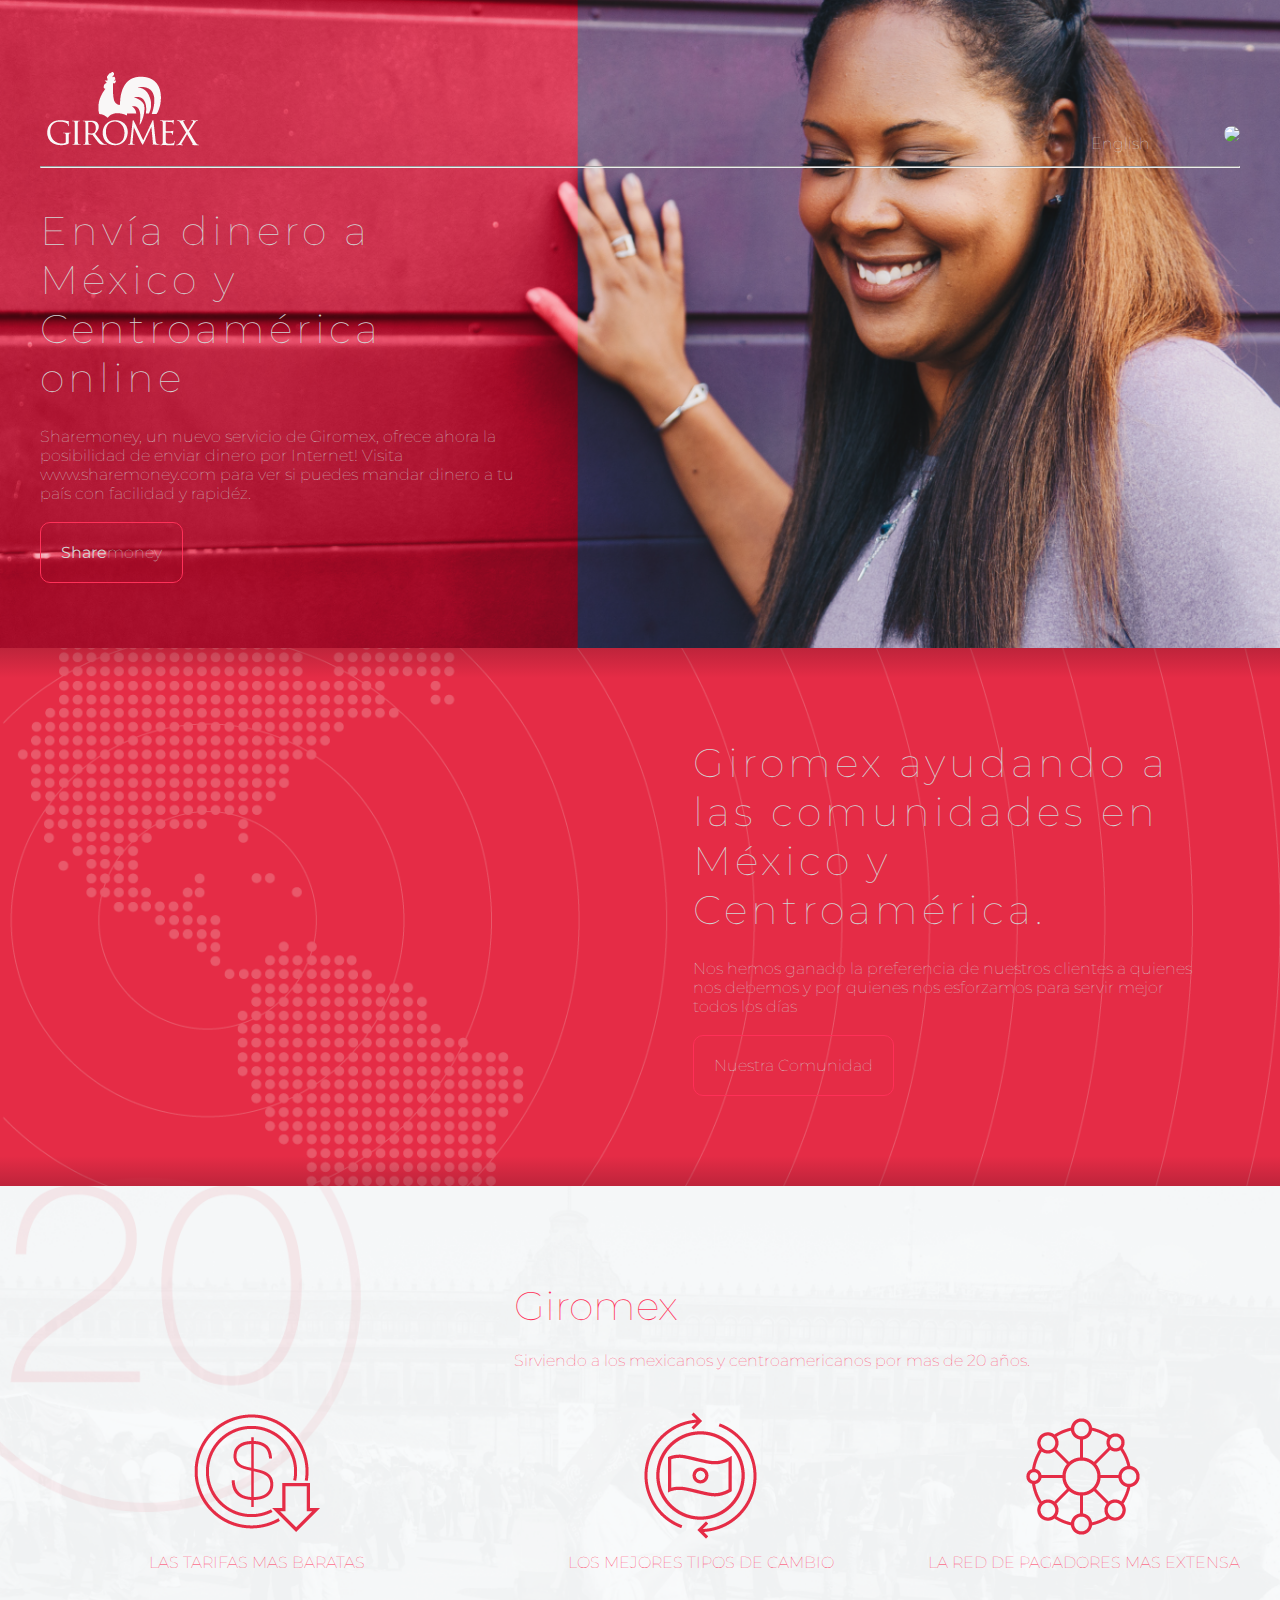
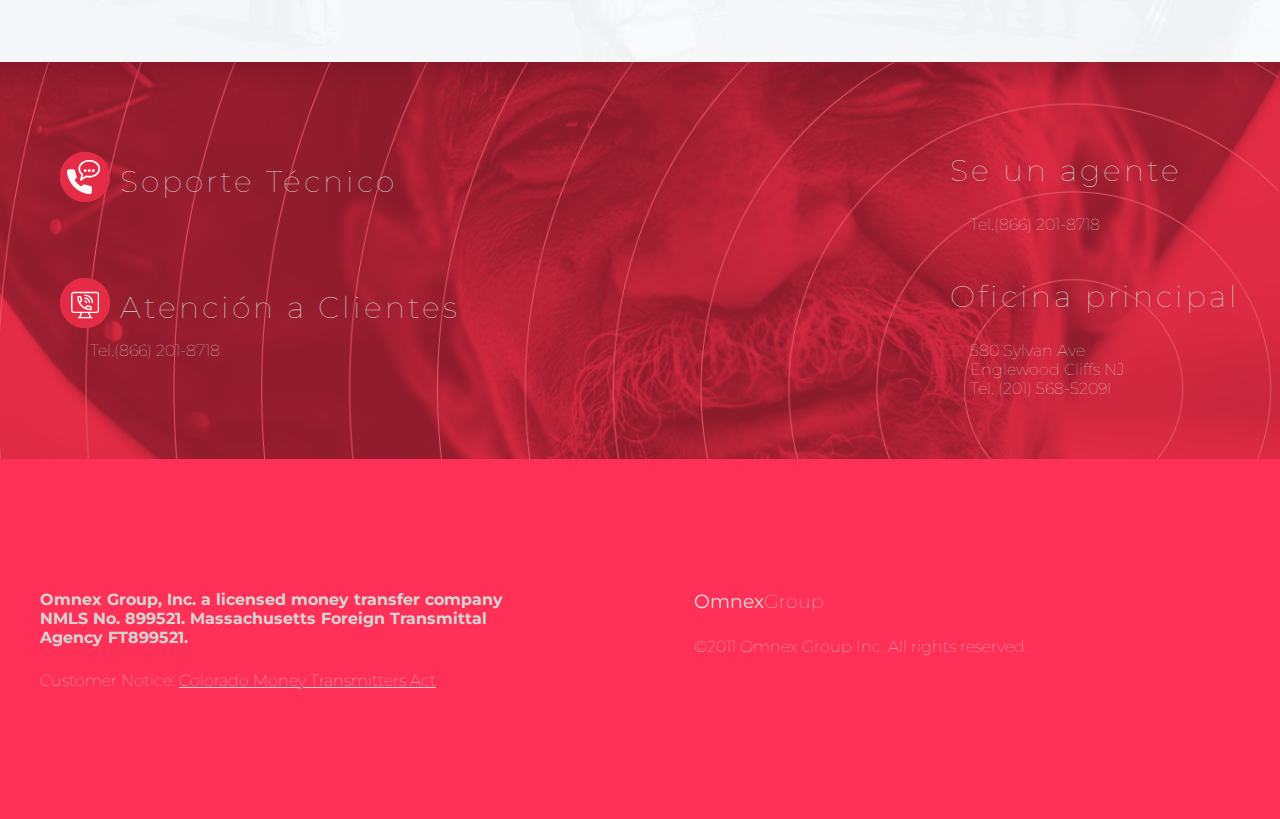
==== index.htm @ 8121aac6 "Add files via upload" ====
<!DOCTYPE html>
<html>

<head>

<title>Giromex</title>
<link rel="stylesheet"
      type="text/css" href="styles.css">

</head>


<!--*header-->
<body>

<!--*mi header-->

<div class="post-abel">
  <div class="post-hijo"><!---

er-->

<div class="caja3">
      <div id="logo"><img src="GIROMEX-logo.png"></div>
    <div id="espacio"></div>

<!--  <div id="menu">
    <input type="checkbox" id="btn-menu">
    <label for="btn-menu"><img src="http://eurocoinbet.com/images/nav.png"></label>

  </div>  er-->

    <div id="idioma">
      <a href="">English</a>

    </div>
  </div>


    </ul>

<hr>

<div class="caja2">

  <div id="celda2">
    <div id="menu">
        <input type="checkbox" id="btn-menu">
        <label for="btn-menu"><img src="http://eurocoinbet.com/images/nav.png"></label>
        <nav class="menu-list">
         <ul>
           <li><a href="index.htm">Inicio</a></li>
           <li><a href="nuestrared.htm">Nuestra Red</a></li>
           <li><a href="comunidad.htm">Comunidad</a></li>
           <li><a href="legal.htm">Cumplimiento Legal</a></li>
         </ul>
        </nav>
      </div>
  </div>

  <div id="titulo-grid-2">Envía dinero a México
y Centroamérica online
</div>
    <div id="texto-grid-2">
Sharemoney, un nuevo servicio de Giromex, ofrece ahora la posibilidad de enviar dinero por Internet!
Visita www.sharemoney.com para ver si puedes mandar dinero a tu país con facilidad y rapidéz.
      <br><br>
       <a  id="boton"
      href="index.htm"><b>Share</b>money</a>
</div>
  </div>
</div>
</div>

</div>

<!--*bloqueABEL2-->
    <div class="nuestrared">
      <div id="grad1"></div>

      <div class="post-hijo2">

<div class="caja1">

        <div id="celda1"></div>
  <div id="titulo-grid-1">Giromex ayudando a las comunidades en México y Centroamérica.</div>
    <div id="texto-grid-1">Nos hemos ganado la preferencia de
      nuestros clientes a quienes nos debemos y por quienes
      nos esforzamos para servir mejor todos los días

      <br><br>
       <a  id="boton"
      href="index.htm">Nuestra Comunidad</a>

</div>
  </div>

</div>
  <div id="grad2"></div>
</div>




<!--*bloqueABEL3-->
    <div class="veinte">
      <div class="post-hijo2">

        <div class="caja">
           <div id="transparent"> <p>Giromex</p></div>
           <div id="texto-grid">
            Sirviendo a los mexicanos y centroamericanos por mas de 20 años.
           </div>
           <div><img id="slide"
             src="icono-1.png"></div>
           <div id="desc-1">LAS TARIFAS MAS BARATAS
        </div>
           <div><img id="slide"
           src="icono-2.png"></div>
           <div id="desc-2">LOS MEJORES TIPOS DE CAMBIO
        </div>
           <div>  <img id="slide"
             src="icono-3.png"></div>
           <div id="desc-3">LA RED DE PAGADORES MAS EXTENSA</div>
          </div>

</div>
</div>




<!--*-->
<!--contacto-->
<div class="contacto">
  <div id="grad1"></div>
  <div class="post-hijo2">
    <div class="caja4">

       <div id="titulo-1"><div class="icon"><img src="icono-atencion.png"></div>
       <span class="content">Soporte Técnico</span></div>

       <div id="titulo-2"><div class="icon"><img src="icono-soporte.png"></div>
       <span class="content">Atención a Clientes</span></div>
       <div id="texto-b">Tel.(866) 201-8718
       </div>
       <div id="titulo-3">Se un agente</div>
       <div id="texto-c">Tel.(866) 201-8718</div>
       <div id="titulo-4">Oficina principal</div>
       <div id="texto-d">580 Sylvan Ave <br>Englewood Cliffs NJ<br>Tel. (201) 568-5209I</div>
      </div>

<!--preubade icono-->

<!--preubade icono-->
</div>
</div>
</div>
<!--acaba contacto-->

<!--mi footer GIROMEX-->

<div id="footer">
  <div class="post-hijo">
  <div class="column">
    <h4>Omnex Group, Inc. a licensed money transfer company NMLS No. 899521.  Massachusetts Foreign Transmittal Agency FT899521.
</h4>
    <p>Customer Notice:
      <a href="https://www.facebook.com/"> Colorado Money Transmitters Act</a>
    </p>
</div>

  <div class="column2">
    <h3><b>Omnex</b>Group</h3>
    <p>©2011 Omnex Group Inc. All rights reserved.</p>
  </div>
</div>
</div>


<!--termina mi footer GIROMEX-->


  </div>

</body>

<html>
---- styles.css ----
@import url(https://fonts.googleapis.com/css?family=Montserrat:100,200,400,700);


body{
  margin: 0;
  color: #D2D2D2;
  font-family: 'Montserrat', sans-serif;
  font-weight: 100;
}


#boton {
    border: 1.3px solid #FF3058  ;
    border-radius: 10px;
    padding: 20px;
    width: fit-content;
    font-weight: 100;
    color: #D2D2D2;
    text-decoration: none;
    }

  #boton:hover {
    background-color: #FF3058;
    color: white;
    transition-duration: 0.4s;
    }

  .container  {
    max-width: 1000px;
    margin: 0 auto;}


.post-abel {
  background-image: url("GIROMEX-mujer.png");
  background-size: cover;
}

.nuestrared-1 {
  background-image: url("GIROMEX-nuestrared-1.png");
  background-size: cover;
}

.comunidad-1 {
  background-image: url("GIROMEX-comunidad-1.png");
  background-size: cover;
}

.legal-1 {
  background-image: url("GIROMEX-legal-1.png");
  background-size: cover;
}


.post-hijo {
  max-width: 1200px;
  padding: 60px 0;
  margin: 0 auto;
}


.nuestrared {
  background-image: url("GIROMEX-nuestrared.png");
  background-position: center;
  background-size: cover;
}
.nuestrared-2 {
  background-image: url("GIROMEX-nuestrared-2.png");
  min-width: auto;
  background-position: center right;
  background-repeat: no-repeat;
  background-size: contain;
}

.comunidad-2 {
  background-image: url("GIROMEX-comunidad-2.png");

  background-size: cover;
}

.post-hijo2 {
  max-width: 1200px;
  padding: 60px 0;
  margin: 0 auto;
}


.veinte {
  background-image: url("GIROMEX-20.png");
  background-size: cover;
}


.nuestrared-3 {
  background-image: url("GIROMEX-nuestrared-3.png");
  min-width: auto;
  background-position: center;
  background-repeat: no-repeat;
  background-size: contain;
}

.comunidad-3 {
  background-image: url("GIROMEX-comunidad-3.png");
  background-size: cover;
}

.legal-3 {
  background-color: #E3E3E3;
  background-image: url("GIROMEX-legal-3.png");
  min-width: auto;
  background-position: center;
  background-repeat: no-repeat;
  background-size: contain;
}


.contacto {
  background-image: url("GIROMEX-contacto.png");
  background-position: center;
  background-size: cover;
}

.nuestrared-4 {
  background-image: url("GIROMEX-nuestrared-4.png");
  background-position: center;
  background-size: cover;
}







hr { /*lineahorizontal blanca*/
    display: block;
    margin-top: 0.5em;
    margin-bottom: 0.5em;
    margin-left: auto;
    margin-right: auto;
    border-style: inset;
    border-width: 0.3px;
}


h1, h2, h3, h4 {
  color: #D2D2D2;
}

p{
  line-height: 1.5;
  width: 500px;
}

/*asi se modifican elementos de secciones aunque lo quite porrque el div me movia todo*/
.contacto li {
  color: #D2D2D2;
  text-decoration: none;
  font-size: 12;
  font-weight: 100;
  letter-spacing: 0.1em;
  line-height: 1.5;
list-style-type: none;
padding-left: 70px;
}


/*prueba icono*/

.contacto .container{
  margin: 0;
}

.container .icon {
    height: 60px;
    width: 60px;
    display: inline-block;
    vertical-align: middle;
}
.container .content {
    display: inline-block;
    vertical-align: middle;
    color: #D2D2D2;
    font-size: 40px;
    font-weight: 100;
    letter-spacing: 0.1em;
}

.contacto p{
  margin: 0;
}

/*termina prueba icono*/


/*ami footer responsivo*/
.footerabel{
  display: none;
  background-color: #FF3058;
  width: calc(100% - 80px);  /*investigar que es esto de calcular*/
  padding: 40px 40px; /*esto es para que la altura se ajuste al contenido en lugar de establecer un height*/
}

/*ami footer responsivo fallida*/





#footer {
background-color: #FF3058;
padding: 50px 0;
}

.column{
  width: 500px;
  display: inline-block;
  vertical-align: top;}

  .column2{
    width: 400px;
    display: inline-block;
    vertical-align: top;
  margin-left: auto;}


  @media(min-width: 900px){
    .column2{width: 500px;
    display: inline-block;
    vertical-align: top;
    margin-left: 150px;}
   }}



#footer h4{
  color: #D2D2D2;
  font-size: 12;
  font-weight: 100;
  letter-spacing: ;
  line-height: 1.5;
}

#footer h3{
  color: #D2D2D2;
  font-size: 300;
  font-weight: 100;
  line-height: 1.5;
}

#footer a{
  color: #D2D2D2;
  font-size: 12;
  font-weight: 100;
  text-decoration: underline;
  letter-spacing: ;
  line-height: 1.5;
}

#footer p{
  color: #D2D2D2;
  font-size: 12;
  font-weight: 100;

}


/*gradiente*/

#grad1 {
    height: 30px;
    background: linear-gradient(to top, rgba(100,17,33,0), rgba(100, 17, 33,.3));
  }

  #grad2 {
      height: 30px;
      background: linear-gradient(to bottom, rgba(100,17,33,0), rgba(100, 17, 33,.3));
    }
/*graid*/

    .caja {
  display: grid;
  grid-gap:10px;
  padding-top: 30px;
  padding-bottom: 30px;
 }

.caja > * {
    display: flex;
    justify-content: center;
    align-items: center;
    color: #FF3058;
    text-align: center;
}
.caja p{
  padding-left: 30px;
  padding-right: 30px;
  width: fit-content;
  color: #FF3058;
  font-size: 40px;
  font-weight: 100;
  margin-top: 0;
  margin-bottom: 5px;
}
#texto-grid
{padding-left: 30px;
padding-right: 30px;}

/*desktop*/
@media(min-width: 600px){
.caja{
 grid-template-columns: auto auto auto;
 grid-template-rows: auto auto auto auto;
 }

  #texto-grid{
  grid-column: 2/4;
  justify-content: start;
  align-items: start;
  margin-bottom: 30px;

    }

   #desc-1{
  grid-column: 1/2;
     grid-row: 4/5;
    }

   #desc-2{
  grid-column: 2/3;
  grid-row: 4/5;
    }

    #desc-3{
  grid-column: 3/4;
  grid-row: 4/5;
    }

     #transparent{grid-column: 2/4;
  grid-row: 1/2;
  justify-content: start;
  align-items: start;
    } }


/*grid de nuestra red*/


.caja1 {
  display: grid;
  grid-gap:5px;

 }

.caja1 > * {

    display: flex;
    justify-content: center;
    align-items: center;
    text-align: center;
    flex-flow: column;

}
  #titulo-grid-1{
margin-bottom: 20px;
font-size: 40px;
font-weight: 100;
letter-spacing: 0.1em;}



/*desktop*/
@media(min-width: 900px){
.caja{
 grid-template-columns: 1fr 1fr;

 }

  #titulo-grid-1{
    grid-column: ;
    justify-content: start;
    align-items: start;
    text-align: left;
max-width:500px /*aqui defines el tamano de las columnas*/
   }

  #texto-grid-1{
    grid-column: 2/3;
    justify-content: start;
    align-items: start;
    text-align: left;
    max-width:500px /*aqui defines el tamano de las columnas*/
  }

  #celda1{
    grid-column: 1/2;
    min-width:600px;
  }

   }


   /*grid primero*/


   .caja2 {
     display: grid;
     grid-gap:5px;

    }

   .caja2 > * {
       display: flex;
       justify-content: center;
       align-items: center;
       text-align: center;
       flex-flow: column;
   }
     #titulo-grid-2{
   margin-bottom: 20px;
   margin-top: 30px;
   font-size: 40px;
   font-weight: 100;
   letter-spacing: 0.1em;}

#menu{
margin-top: -50px;
  text-align: right;
}


   #btn-menu {
   display: none;}

   #menu img{
      border-radius: 50%;
          width: 30px;}

   #menu img:hover{
          cursor: pointer;
          background: #FF3058;
          transition-duration: .6s;
        }



        nav {/*diseñodelmenu;*/
width: 500px;
margin-top: -9px;
          }

          .menu-list {display: none;
          }

              .menu-list ul{
            text-align: right;
            list-style: none;
              }

            .menu-list li:hover {
            background-color: black;

              }


              .menu-list li a{
                display: block;
                padding: 20px;
                color: #D2D2D2;
                text-decoration: none;
                background-color:rgba(255,48,88,0.7);
                border-top: 1px solid #D2D2D2;
              } /*diseñodelmenu;*/




   #btn-menu:checked ~ .menu-list {
   display:block;
transition-duration: 1s;
             }

@media(max-width: 600px){
.caja2{
    grid-template-columns: 1fr;
      }
  #celda2{
   position: absolute;
   right:0;
    flex-flow: row;
    justify-content: flex-end;
    align-items: flex-start;
   text-align: right;
   grid-row: row 1/ span 3;
             }

               }

   /*desktop*/
   @media(min-width: 600px){
   .caja2{
    grid-template-columns: 1fr 1fr;

    }

     #titulo-grid-2{
 grid-column: 1/2;
       justify-content: start;
       align-items: start;
       text-align: left;
   max-width:500px /*aqui defines el tamano de las columnas*/
      }

     #texto-grid-2{
       grid-column: 1/2;
       justify-content: start;
       align-items: start;
       text-align: left;
       max-width:500px /*aqui defines el tamano de las columnas*/
     }

     #celda2{
       position:relative;
       flex-flow: row;
       justify-content: flex-end;
       align-items: flex-start;
       grid-column: 2/2;
       grid-row: 1/ span 3;
     }

  }









/*header*/


      .caja3 {
  display: grid;
  grid-gap:5px;
  grid-template-columns: 1fr 1fr 1fr;
  grid-template-rows: 1fr 1fr;
}

#espacio{
   grid-column: 2/2;
   grid-row: 1/3;
   }

.caja3 > * {

    display: flex;
/*    justify-content: center;
    align-items: center; */
    text-align: right;
    justify-content: space-between;
    flex-flow: column; /*baja todo los elemntos a la liena base*/
   }

#logo{
   grid-column: 1/2;
   grid-row: 1/3;
   }

#espacio{
   grid-column: 2/2;
   grid-row: 1/3;
   }

#idioma{
     justify-content: flex-end;
   }




/*desktop*/
@media(min-width: 600px){
.caja3{
 grid-template-columns: 1fr 10fr 1fr 1fr;
   grid-template-rows: 1fr ;
}

#logo{
   grid-column: 1/2;
   grid-row: 1/3;
   }

  }




/*soportetectino*/


  .caja4 {
  display: grid;
  grid-gap:5px;
  margin-left: 20px;
 }

.caja4 > * {
    display: flex;
    grid-gap: 10px;

}

.caja4{
 grid-template-columns: 1fr ;
 grid-template-rows: 1fr 1fr 1fr 1fr 1fr 1fr 1fr 1fr;
 }


 #titulo-1{
   color: #D2D2D2;
   font-size: 30px;
   font-weight: 100;
   letter-spacing: 0.1em;
   grid-column: 1/2;
   align-items: center;

 }

 #titulo-2{color: #D2D2D2;
 font-size: 30px;
 font-weight: 100;
 letter-spacing: 0.1em;
   grid-column: 1/2;
   align-items: center;

 }


#texto-b{
  margin-left: 30px;
  grid-column: 1/2;
}



#texto-c{

  grid-row: 5/6;
  grid-column: 1/2;
  margin-left:20px;

}

#titulo-3{color: #D2D2D2;
font-size: 30px;
font-weight: 100;
letter-spacing: 0.1em;
  grid-column: 1/2;


}

#titulo-4{color: #D2D2D2;
font-size: 30px;
font-weight: 100;
letter-spacing: 0.1em;
  grid-column: 1/2;

}

#texto-d{
  grid-column: 1/2;
  margin-left:20px;
  height: auto;
}


/*desktop*/
@media(min-width: 800px){
.caja4{
 grid-template-columns: 1fr 1fr 1fr;
 grid-template-rows: 1fr 1fr 1fr 1fr;
 }



  #titulo-1{
width: 400px;
    grid-column: 1/3;
   grid-row: 1/2;
  }


  #titulo-2{
    width: 500px;
    grid-column:1/3;
     grid-row: 3/4;
  }

  #texto-b{
    grid-column: 1/2;
     grid-row: 4/5;
  }

  #titulo-3{ grid-column: 4/5;
     grid-row: 1/2;
     margin-bottom: auto;
}
  #texto-c{

       grid-column: 4/5;
     grid-row: 2/3;
    margin-left:20px;
}

  #titulo-4{ grid-column: 4/5;
     grid-row: 3/4;
     margin-bottom: auto;
}
  #texto-d{ grid-column: 4/5;
     grid-row: 4/5;

}}


#idioma a{
color: #D2D2D2;
transition-duration: 0.4s;
text-decoration: none;
}

#idioma a:hover{
color: #FF3058;
 transition-duration: 0.4s;

}
#texto-grid-center{
  padding: 10px;
    line-height: 1.5;
  color: #FF3058;
  margin: auto;
  max-width: 550px;
  text-align: center;
}
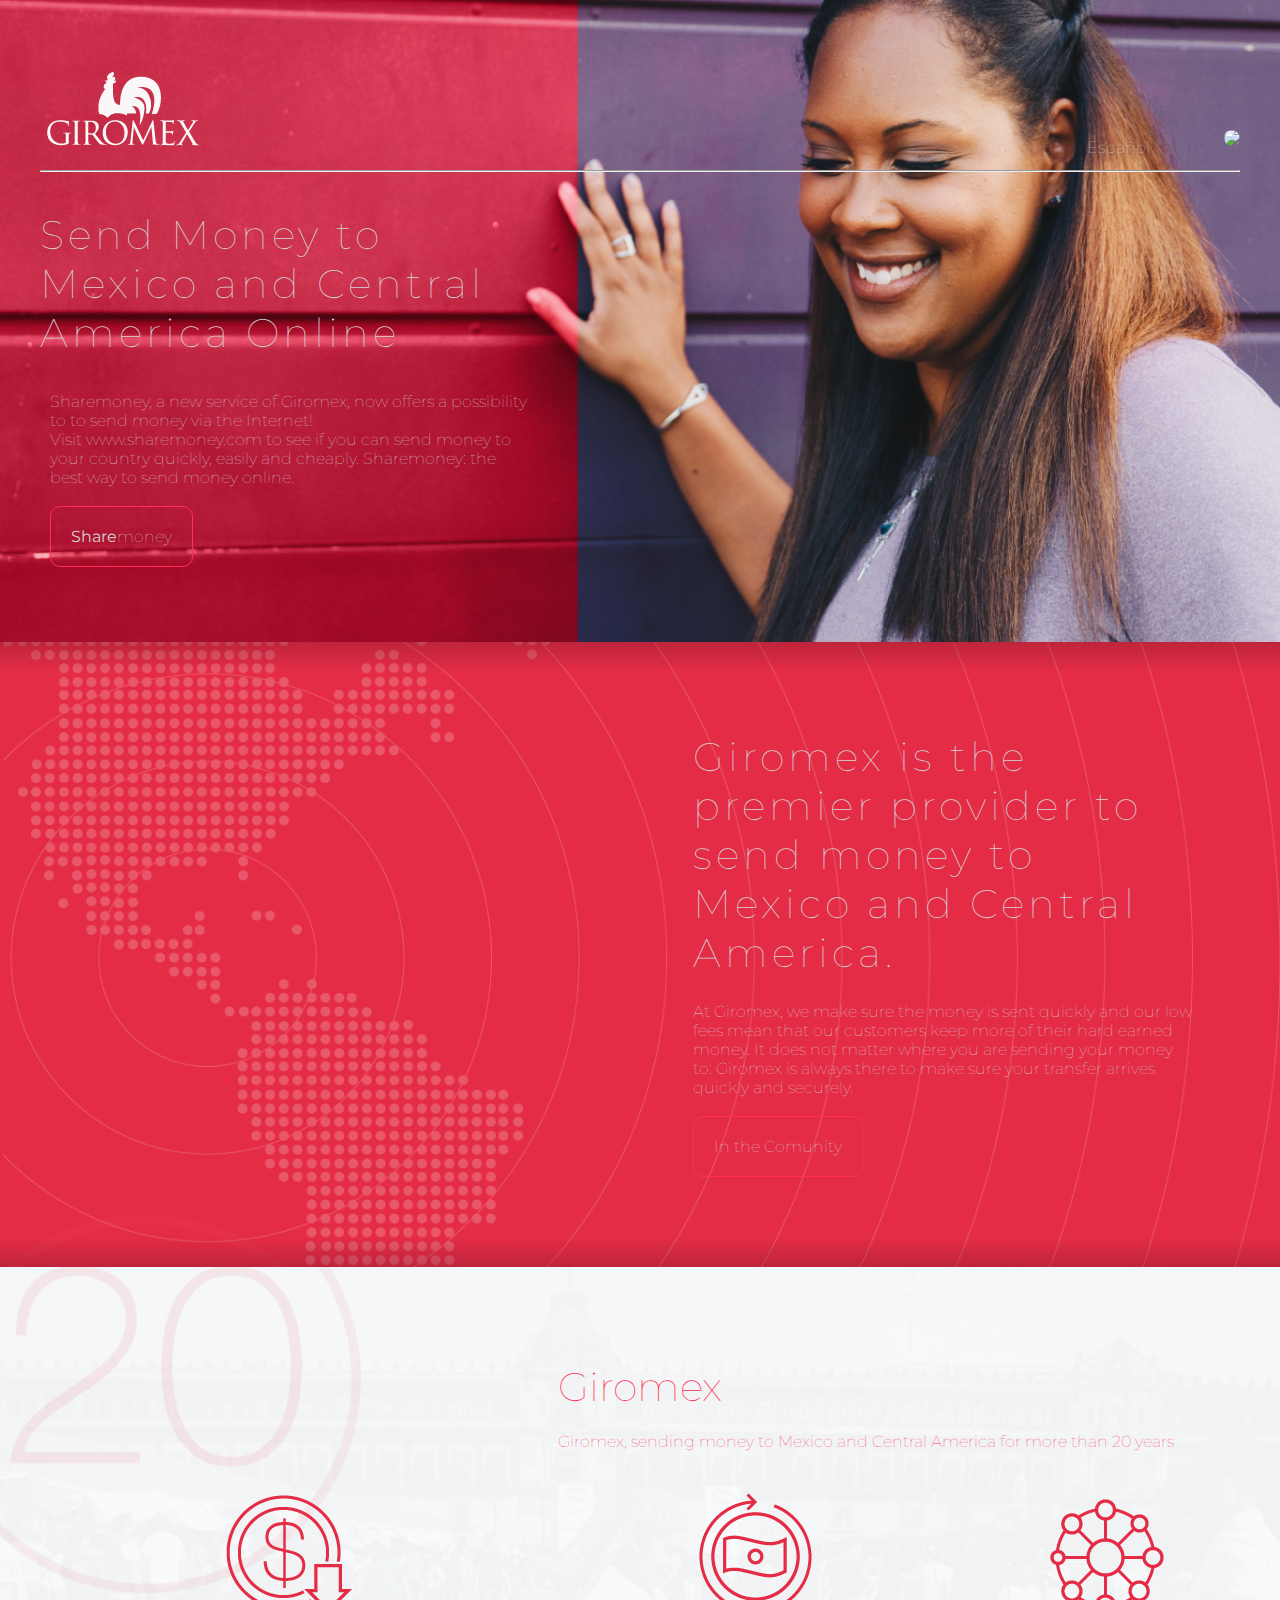
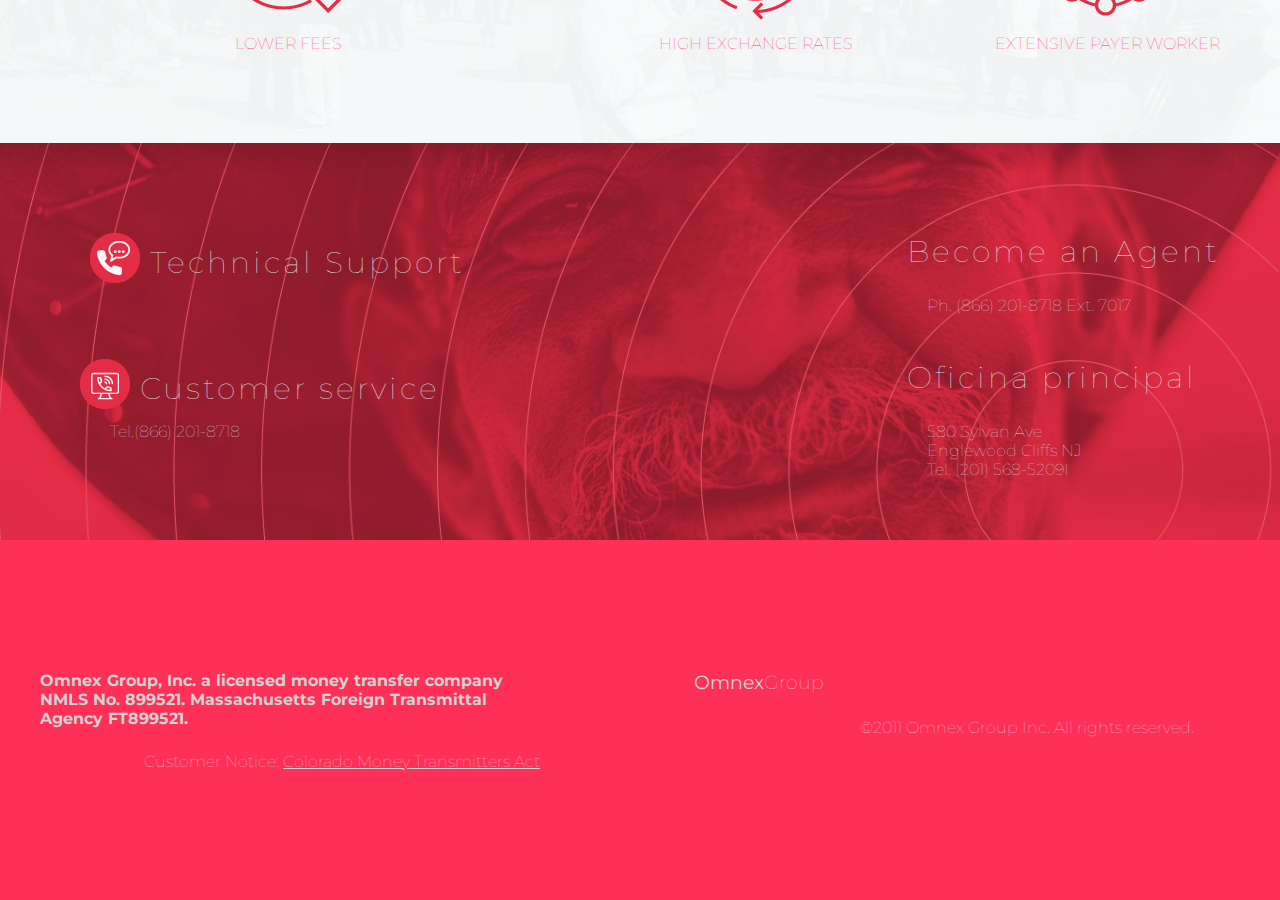
==== commit bae3e0f7: "Update index.htm" ====
--- a/index.htm
+++ b/index.htm
@@ -1,3 +1,4 @@
+
 <!DOCTYPE html>
 <html>
 
@@ -6,6 +7,8 @@
 <title>Giromex</title>
 <link rel="stylesheet"
       type="text/css" href="styles.css">
+
+<link rel="stylesheet" href="https://fonts.googleapis.com/icon?family=Material+Icons">
 
 </head>
 
@@ -21,7 +24,8 @@
 er-->
 
 <div class="caja3">
-      <div id="logo"><img src="GIROMEX-logo.png"></div>
+
+<div id="logo"><a href="index.htm"><img src="GIROMEX-logo.png"></a></div>
     <div id="espacio"></div>
 
 <!--  <div id="menu">
@@ -31,7 +35,7 @@
   </div>  er-->
 
     <div id="idioma">
-      <a href="">English</a>
+      <a href="index.htm">Español</a>
 
     </div>
   </div>
@@ -49,24 +53,21 @@
         <label for="btn-menu"><img src="http://eurocoinbet.com/images/nav.png"></label>
         <nav class="menu-list">
          <ul>
-           <li><a href="index.htm">Inicio</a></li>
-           <li><a href="nuestrared.htm">Nuestra Red</a></li>
-           <li><a href="comunidad.htm">Comunidad</a></li>
-           <li><a href="legal.htm">Cumplimiento Legal</a></li>
+           <li id="current"><a href="index-en.htm">Home</a></li>
+           <li><a href="nuestrared-en.htm">Our Network</a></li>
+           <li><a href="comunidad-en.htm">In the Community</a></li>
+           <li><a href="legal.htm">Compliance</a></li>
          </ul>
         </nav>
       </div>
   </div>
 
-  <div id="titulo-grid-2">Envía dinero a México
-y Centroamérica online
-</div>
+  <div id="titulo-grid-2">Send Money to Mexico and Central America Online</div>
     <div id="texto-grid-2">
-Sharemoney, un nuevo servicio de Giromex, ofrece ahora la posibilidad de enviar dinero por Internet!
-Visita www.sharemoney.com para ver si puedes mandar dinero a tu país con facilidad y rapidéz.
+      Sharemoney, a new service of Giromex, now offers a possibility to to send money via the Internet! <br>Visit www.sharemoney.com to see if you can send money to your country quickly, easily and cheaply. Sharemoney: the best way to send money online.
       <br><br>
        <a  id="boton"
-      href="index.htm"><b>Share</b>money</a>
+      href="https://www.sharemoney.com"><b>Share</b>money</a>
 </div>
   </div>
 </div>
@@ -83,14 +84,12 @@
 <div class="caja1">
 
         <div id="celda1"></div>
-  <div id="titulo-grid-1">Giromex ayudando a las comunidades en México y Centroamérica.</div>
-    <div id="texto-grid-1">Nos hemos ganado la preferencia de
-      nuestros clientes a quienes nos debemos y por quienes
-      nos esforzamos para servir mejor todos los días
+  <div id="titulo-grid-1">Giromex is the premier provider to send money to Mexico and Central America.</div>
+    <div id="texto-grid-1">At Giromex, we make sure the money is sent quickly and our low fees mean that our customers keep more of their hard earned money. It does not matter where you are sending your money to: Giromex is always there to make sure your transfer arrives quickly and securely.
 
       <br><br>
        <a  id="boton"
-      href="index.htm">Nuestra Comunidad</a>
+      href="comunidad-en.htm">In the Comunity</a>
 
 </div>
   </div>
@@ -109,19 +108,19 @@
         <div class="caja">
            <div id="transparent"> <p>Giromex</p></div>
            <div id="texto-grid">
-            Sirviendo a los mexicanos y centroamericanos por mas de 20 años.
-           </div>
+             Giromex, sending money to Mexico and Central America
+             for more than 20 years           </div>
            <div><img id="slide"
              src="icono-1.png"></div>
-           <div id="desc-1">LAS TARIFAS MAS BARATAS
+           <div id="desc-1">LOWER FEES
         </div>
            <div><img id="slide"
            src="icono-2.png"></div>
-           <div id="desc-2">LOS MEJORES TIPOS DE CAMBIO
+           <div id="desc-2">HIGH EXCHANGE RATES
         </div>
            <div>  <img id="slide"
              src="icono-3.png"></div>
-           <div id="desc-3">LA RED DE PAGADORES MAS EXTENSA</div>
+           <div id="desc-3">EXTENSIVE PAYER WORKER</div>
           </div>
 
 </div>
@@ -137,15 +136,15 @@
   <div class="post-hijo2">
     <div class="caja4">
 
-       <div id="titulo-1"><div class="icon"><img src="icono-atencion.png"></div>
-       <span class="content">Soporte Técnico</span></div>
+       <div id="titulo-1"><a href="https://www.fastsupport.com/"><div class="icon"><img src="icono-atencion.png"></a></div>
+       <span class="content1">Technical Support</span></div>
 
        <div id="titulo-2"><div class="icon"><img src="icono-soporte.png"></div>
-       <span class="content">Atención a Clientes</span></div>
+       <span class="content1">Customer service</span></div>
        <div id="texto-b">Tel.(866) 201-8718
        </div>
-       <div id="titulo-3">Se un agente</div>
-       <div id="texto-c">Tel.(866) 201-8718</div>
+       <div id="titulo-3">Become an Agent</div>
+       <div id="texto-c">Ph. (866) 201-8718 Ext. 7017</div>
        <div id="titulo-4">Oficina principal</div>
        <div id="texto-d">580 Sylvan Ave <br>Englewood Cliffs NJ<br>Tel. (201) 568-5209I</div>
       </div>
@@ -166,7 +165,7 @@
     <h4>Omnex Group, Inc. a licensed money transfer company NMLS No. 899521.  Massachusetts Foreign Transmittal Agency FT899521.
 </h4>
     <p>Customer Notice:
-      <a href="https://www.facebook.com/"> Colorado Money Transmitters Act</a>
+      <a href="https://giromex.com/colorado/cmta.pdf"> Colorado Money Transmitters Act</a>
     </p>
 </div>
 
--- a/styles.css
+++ b/styles.css
@@ -1,5 +1,4 @@
 @import url(https://fonts.googleapis.com/css?family=Montserrat:100,200,400,700);
-
 
 body{
   margin: 0;
@@ -66,20 +65,21 @@
 .nuestrared-2 {
   background-image: url("GIROMEX-nuestrared-2.png");
   min-width: auto;
-  background-position: center right;
+  background-position: center;
   background-repeat: no-repeat;
   background-size: contain;
 }
 
 .comunidad-2 {
   background-image: url("GIROMEX-comunidad-2.png");
-
   background-size: cover;
+
+    background-repeat: no-repeat;
 }
 
 .post-hijo2 {
   max-width: 1200px;
-  padding: 60px 0;
+  padding: 60px 20px;
   margin: 0 auto;
 }
 
@@ -91,7 +91,7 @@
 
 
 .nuestrared-3 {
-  background-image: url("GIROMEX-nuestrared-3.png");
+  background-color:#F9FAFB;
   min-width: auto;
   background-position: center;
   background-repeat: no-repeat;
@@ -121,11 +121,18 @@
 
 .nuestrared-4 {
   background-image: url("GIROMEX-nuestrared-4.png");
+  background-color: #FF3058;
+  background-blend-mode: multiply;
+}
+
+/*pruebadebackgroundcon tamano*/
+
+@media(min-width: 600px){
+  .nuestrared-4 {background-image: url("GIROMEX-nuestrared-4.png");
+background-color: transparent;
   background-position: center;
-  background-size: cover;
-}
-
-
+  background-size: cover;}
+ }
 
 
 
@@ -176,7 +183,7 @@
     display: inline-block;
     vertical-align: middle;
 }
-.container .content {
+.container .content1 {
     display: inline-block;
     vertical-align: middle;
     color: #D2D2D2;
@@ -317,7 +324,6 @@
   justify-content: start;
   align-items: start;
   margin-bottom: 30px;
-
     }
 
    #desc-1{
@@ -443,7 +449,7 @@
 
 
 
-        nav {/*diseñodelmenu;*/
+        nav {/*diseÃ±odelmenu;*/
 width: 500px;
 margin-top: -9px;
           }
@@ -456,9 +462,13 @@
             list-style: none;
               }
 
+#current {opacity: .6}
+
+
             .menu-list li:hover {
-            background-color: black;
-
+            background-color: white;
+            font-size: 17px;
+          transition-duration: .3s;
               }
 
 
@@ -469,9 +479,20 @@
                 text-decoration: none;
                 background-color:rgba(255,48,88,0.7);
                 border-top: 1px solid #D2D2D2;
-              } /*diseñodelmenu;*/
-
-
+              }
+
+              /*diseÃ±odelmenu;*/
+
+              /*
+              intento de hacer un menu que aparce y desaparece con hover de un checkbox
+
+              #btn-menu:hover ~ .menu-list {
+              display:block;
+              transition-duration: 1s;
+                        }
+                      */
+                      #btn-menu:checked + label img{
+                      background: #FF3058;}
 
 
    #btn-menu:checked ~ .menu-list {
@@ -511,6 +532,7 @@
       }
 
      #texto-grid-2{
+       padding: 10px;
        grid-column: 1/2;
        justify-content: start;
        align-items: start;
@@ -728,9 +750,11 @@
 color: #D2D2D2;
 transition-duration: 0.4s;
 text-decoration: none;
+text-shadow: 1px 1px 8px #0c0c0c;
 }
 
 #idioma a:hover{
+  font-size: 16.5px;
 color: #FF3058;
  transition-duration: 0.4s;
 
@@ -743,3 +767,282 @@
   max-width: 550px;
   text-align: center;
 }
+
+
+/*gridnuestrared*/
+
+
+  .cajared {
+  display: grid;
+  grid-gap:10px;
+  padding-top: 30px;
+  padding-bottom: 30px;
+ }
+
+.cajared > * {
+    display: flex;
+    justify-content: center;
+    align-items: center;
+    color: #FF3058;
+    text-align: center;
+}
+.cajared p{
+  padding-left: 30px;
+  padding-right: 30px;
+  width: fit-content;
+  color: #FF3058;
+  font-size: 40px;
+  font-weight: 100;
+  margin-top: 0;
+  margin-bottom: 5px;
+}
+
+
+
+@media(min-width: 900px){
+.cajared{
+ grid-template-columns: 1fr 1fr;
+ }
+
+ #tituloizquierda{grid-column: 1/2;
+grid-row: 1/2;
+justify-content: start;
+align-items: flex-end;
+}
+
+
+  #texto-grid-red{
+    grid-column: 1/2;
+    justify-content: start;
+    align-items: start;
+    text-align: left;
+    max-width:500px /*aqui defines el tamano de las columnas*/
+  }
+
+  #logosred{
+    grid-column: 2/3;
+    grid-row: 1/3;
+    min-width:600px;
+  }
+   }
+
+
+   /*centroamerica*/
+
+   .centroamerica {
+ display: grid;
+ grid-gap:10px;
+ padding-top: 30px;
+ padding-bottom: 30px;
+}
+
+.centroamerica > * {
+   display: flex;
+   justify-content: center;
+   align-items: center;
+   color: #FF3058;
+   text-align: center;
+}
+
+#texto-grid
+{padding-left: 30px;
+padding-right: 30px;}
+
+.centroamerica #texto-c{
+  color: #D2D2D2;}
+
+
+
+/*desktop*/
+@media(min-width: 600px){
+.centroamerica{
+grid-template-columns: 1fr 1fr;
+grid-template-rows: auto 1fr ;
+}
+
+
+ .centroamerica #titulo-3{
+   color:#FF3058;
+ grid-column: 2/3;
+ justify-content: start;
+ align-items: start;
+ margin-bottom: 30px;
+   }
+
+   .centroamerica #texto-c{
+     color:#FF3058;
+text-align: left;
+   grid-column: 2/3;
+   justify-content: start;
+   align-items: start;
+   margin-bottom: 30px;
+     }
+
+   }
+
+
+
+
+#centro {
+  text-align:center;
+  padding: 20px;
+}
+
+#centro h1{
+  font-size: 50px;
+  font-weight: 100;
+  color: #FF3058
+}
+
+
+#centro p{
+  width: auto;
+  margin: auto;
+  margin-bottom: 20px;
+
+  font-size: 12;
+  line-height: 1.3;
+  color: #FF3058
+}
+
+
+
+
+
+
+
+
+/* aqui el codigo del timeline */
+
+   * {
+       box-sizing: border-box;
+   }
+
+
+   /* The actual timeline (the vertical ruler) */
+   .timeline {
+       position: relative;
+       max-width: 1200px;
+       margin: 0 auto;
+   }
+
+
+.content h2{
+  font-size: 50px;
+  margin-top: auto;
+  font-weight: 100;
+  color: #FF3058
+}
+
+.content p{
+  width: auto;
+  font-size: 12;
+  line-height: 1.3;
+  color: #FF3058
+}
+
+
+
+   /* The actual timeline (the vertical ruler) */
+   .timeline::after {
+       content: '';
+       position: absolute;
+       width: 4px;
+       background-color: #FF3058;
+       top: 0;
+       bottom: 0;
+       left: 50%;
+       margin-left: -3px;
+   }
+
+   /* Container around content */
+   .container {
+       padding: 10px 40px;
+       position: relative;
+       background-color: inherit;
+       width: 50%;
+   }
+
+   /* The circles on the timeline */
+   .container::after {
+       content: '';
+       position: absolute;
+       width: 25px;
+       height: 25px;
+       right: -18.5px;
+       background-color: #F8FAFB;
+       border: 4px solid #FF3058;
+       top: 15px;
+       width: 25px;
+       border-radius: 50%;
+       z-index: 1; /* porque su posiscion es absoluta puedes usar el zindex y ponerlo encima */
+   }
+
+   /* Place the container to the left */
+   .left {
+       left: -25%;
+   }
+
+.left h2, p{text-align: right;}
+
+
+   /* Place the container to the right */
+   .right {
+       left: 24.6%;
+   }
+   .right p{
+       text-align: left;
+   }
+
+
+   /* Fix the circle for containers on the right side */
+   .right::after {
+       left: -15px;
+   }
+
+   /* The actual content */
+   .content {
+       padding: 0px 30px 20px 30px;
+       background-color: transparent;
+       position: relative;
+       border-radius: 6px;
+   }
+
+   /* Media queries - Responsive timeline on screens less than 600px wide */
+   @media screen and (max-width: 600px) {
+     /* Place the timelime to the left */
+     .timeline::after {
+       left: 31px;
+     }
+
+     #centro {
+       text-align:left;
+     }
+
+
+     /* Full-width containers */
+     .container {
+       width: 100%;
+       padding-left: 60px;
+       padding-right: 25px;
+     }
+
+
+
+     /* Make sure all circles are at the same spot */
+     .left::after, .right::after {
+       left: 15px;
+     }
+
+     /* Make all right containers behave like the left ones */
+
+     .left {
+         left: 0%;
+     }
+
+.left h2,p{text-align: left;}
+
+     .right {
+       left: 0%;
+     }
+   }
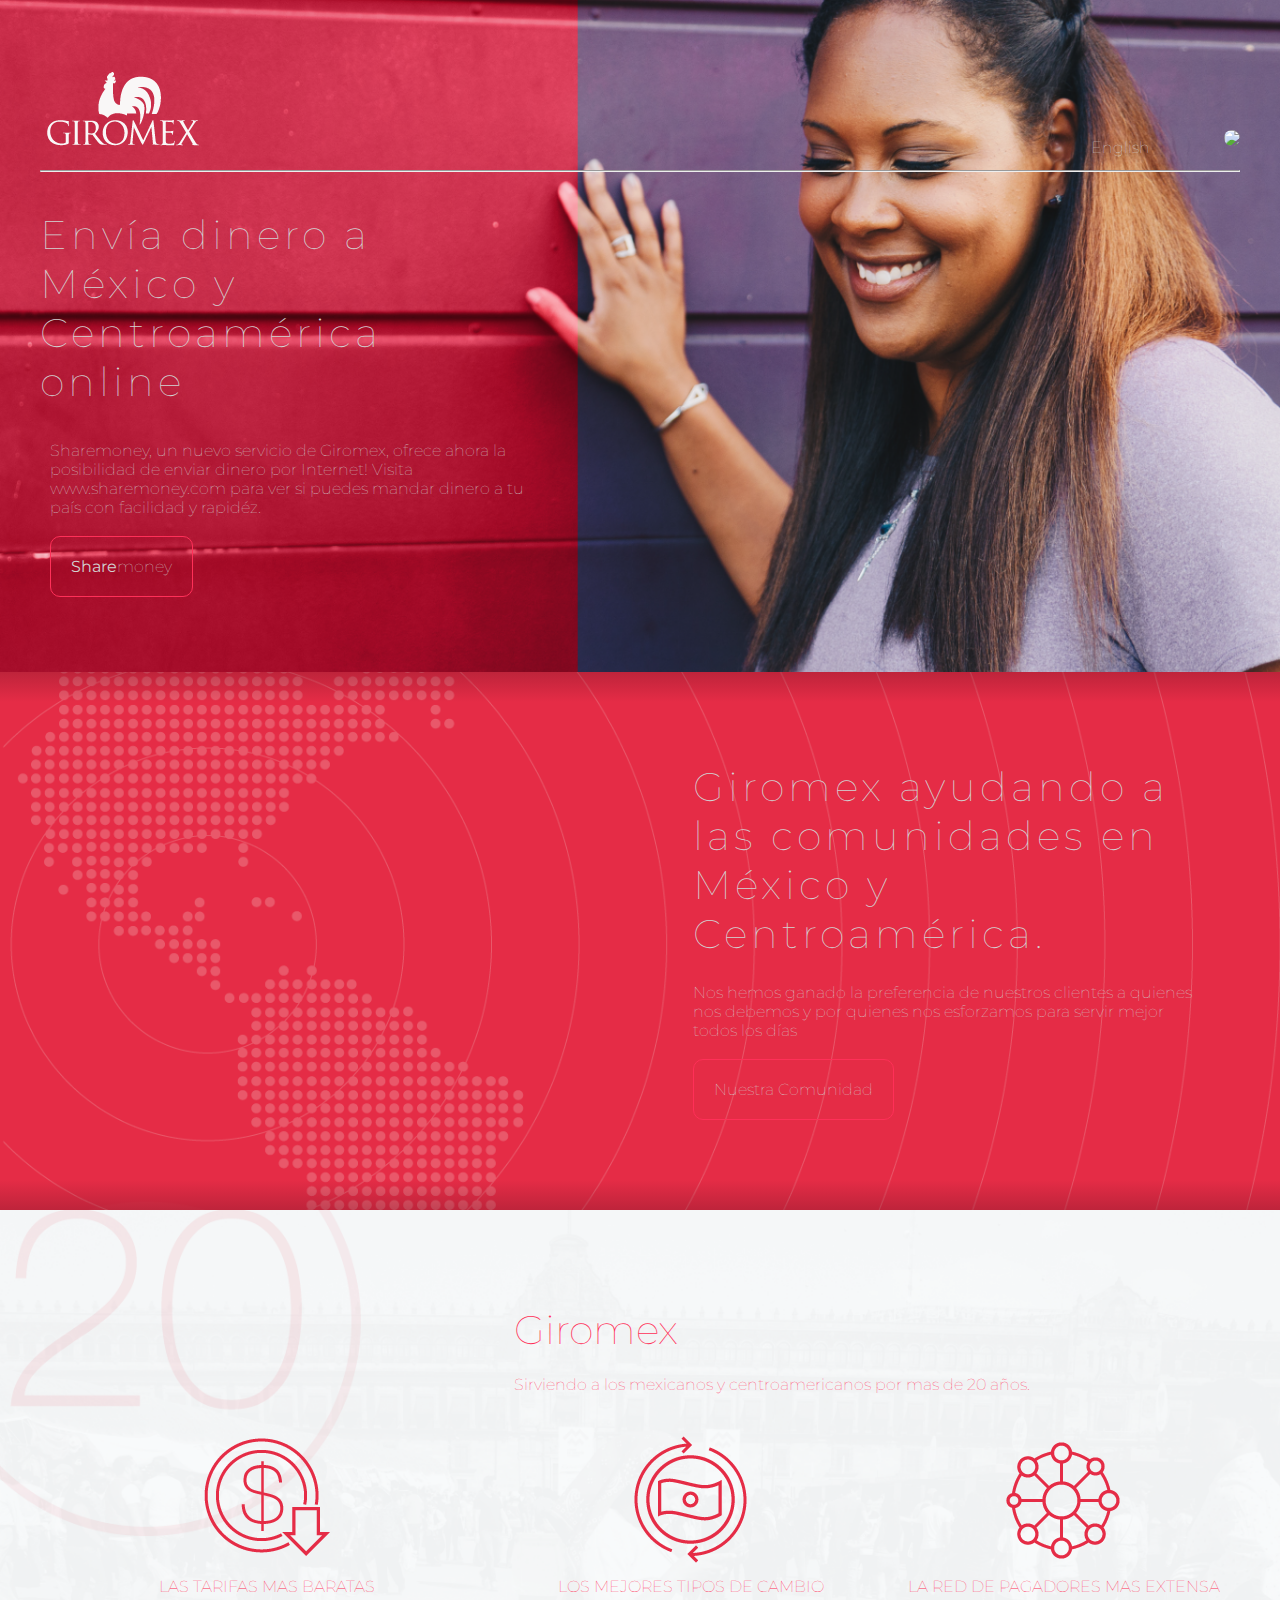
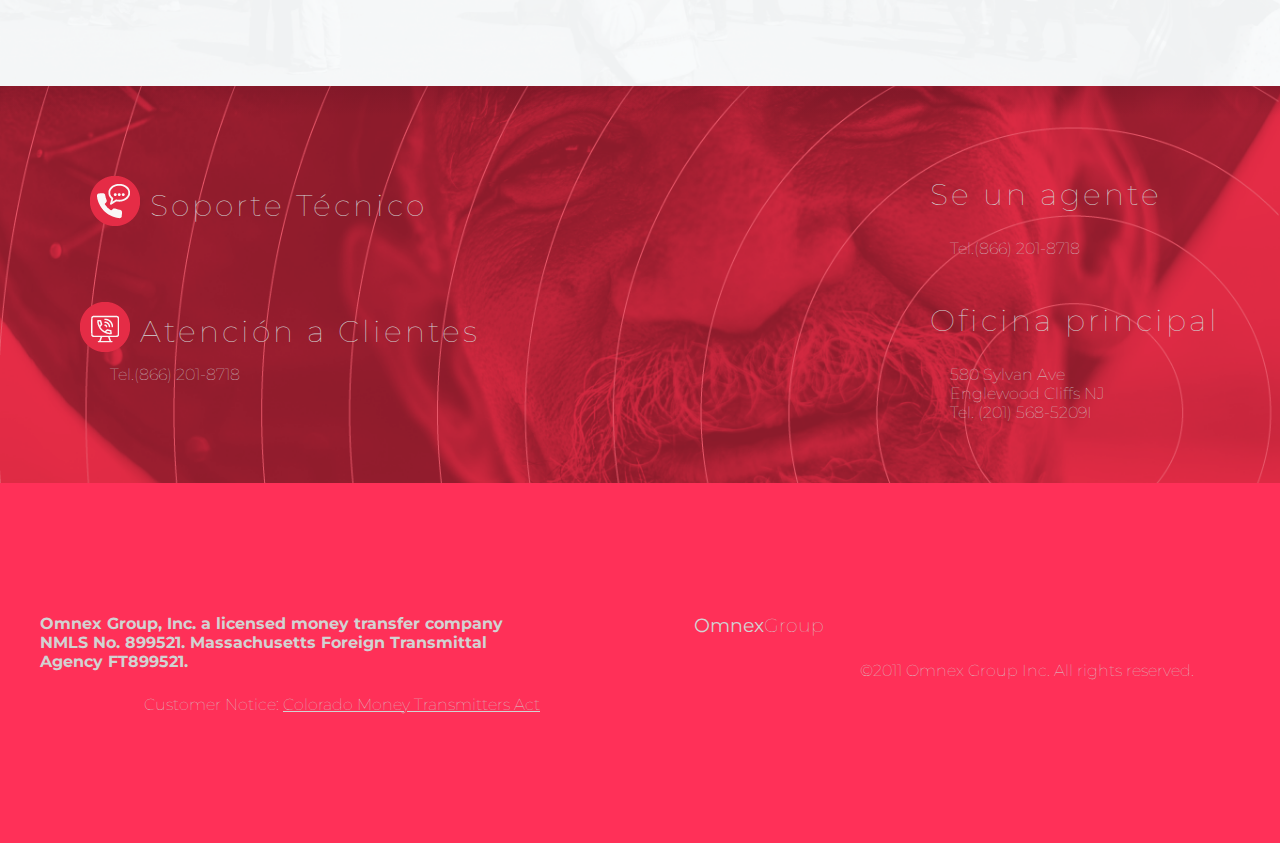
==== commit 210ff560: "Update index.htm" ====
--- a/index.htm
+++ b/index.htm
@@ -35,7 +35,7 @@
   </div>  er-->
 
     <div id="idioma">
-      <a href="index.htm">Español</a>
+      <a href="index-en.htm">English</a>
 
     </div>
   </div>
@@ -53,18 +53,21 @@
         <label for="btn-menu"><img src="http://eurocoinbet.com/images/nav.png"></label>
         <nav class="menu-list">
          <ul>
-           <li id="current"><a href="index-en.htm">Home</a></li>
-           <li><a href="nuestrared-en.htm">Our Network</a></li>
-           <li><a href="comunidad-en.htm">In the Community</a></li>
-           <li><a href="legal.htm">Compliance</a></li>
+           <li id="current"><a href="index.htm">Inicio</a></li>
+           <li><a href="nuestrared.htm">Nuestra Red</a></li>
+           <li><a href="comunidad.htm">Comunidad</a></li>
+           <li><a href="legal.htm">Cumplimiento Legal</a></li>
          </ul>
         </nav>
       </div>
   </div>
 
-  <div id="titulo-grid-2">Send Money to Mexico and Central America Online</div>
+  <div id="titulo-grid-2">Envía dinero a México
+y Centroamérica online
+</div>
     <div id="texto-grid-2">
-      Sharemoney, a new service of Giromex, now offers a possibility to to send money via the Internet! <br>Visit www.sharemoney.com to see if you can send money to your country quickly, easily and cheaply. Sharemoney: the best way to send money online.
+Sharemoney, un nuevo servicio de Giromex, ofrece ahora la posibilidad de enviar dinero por Internet!
+Visita www.sharemoney.com para ver si puedes mandar dinero a tu país con facilidad y rapidéz.
       <br><br>
        <a  id="boton"
       href="https://www.sharemoney.com"><b>Share</b>money</a>
@@ -84,12 +87,14 @@
 <div class="caja1">
 
         <div id="celda1"></div>
-  <div id="titulo-grid-1">Giromex is the premier provider to send money to Mexico and Central America.</div>
-    <div id="texto-grid-1">At Giromex, we make sure the money is sent quickly and our low fees mean that our customers keep more of their hard earned money. It does not matter where you are sending your money to: Giromex is always there to make sure your transfer arrives quickly and securely.
+  <div id="titulo-grid-1">Giromex ayudando a las comunidades en México y Centroamérica.</div>
+    <div id="texto-grid-1">Nos hemos ganado la preferencia de
+      nuestros clientes a quienes nos debemos y por quienes
+      nos esforzamos para servir mejor todos los días
 
       <br><br>
        <a  id="boton"
-      href="comunidad-en.htm">In the Comunity</a>
+      href="comunidad.htm">Nuestra Comunidad</a>
 
 </div>
   </div>
@@ -108,19 +113,19 @@
         <div class="caja">
            <div id="transparent"> <p>Giromex</p></div>
            <div id="texto-grid">
-             Giromex, sending money to Mexico and Central America
-             for more than 20 years           </div>
+            Sirviendo a los mexicanos y centroamericanos por mas de 20 años.
+           </div>
            <div><img id="slide"
              src="icono-1.png"></div>
-           <div id="desc-1">LOWER FEES
+           <div id="desc-1">LAS TARIFAS MAS BARATAS
         </div>
            <div><img id="slide"
            src="icono-2.png"></div>
-           <div id="desc-2">HIGH EXCHANGE RATES
+           <div id="desc-2">LOS MEJORES TIPOS DE CAMBIO
         </div>
            <div>  <img id="slide"
              src="icono-3.png"></div>
-           <div id="desc-3">EXTENSIVE PAYER WORKER</div>
+           <div id="desc-3">LA RED DE PAGADORES MAS EXTENSA</div>
           </div>
 
 </div>
@@ -137,14 +142,14 @@
     <div class="caja4">
 
        <div id="titulo-1"><a href="https://www.fastsupport.com/"><div class="icon"><img src="icono-atencion.png"></a></div>
-       <span class="content1">Technical Support</span></div>
+       <span class="content1">Soporte Técnico</span></div>
 
        <div id="titulo-2"><div class="icon"><img src="icono-soporte.png"></div>
-       <span class="content1">Customer service</span></div>
+       <span class="content1">Atención a Clientes</span></div>
        <div id="texto-b">Tel.(866) 201-8718
        </div>
-       <div id="titulo-3">Become an Agent</div>
-       <div id="texto-c">Ph. (866) 201-8718 Ext. 7017</div>
+       <div id="titulo-3">Se un agente</div>
+       <div id="texto-c">Tel.(866) 201-8718</div>
        <div id="titulo-4">Oficina principal</div>
        <div id="texto-d">580 Sylvan Ave <br>Englewood Cliffs NJ<br>Tel. (201) 568-5209I</div>
       </div>
